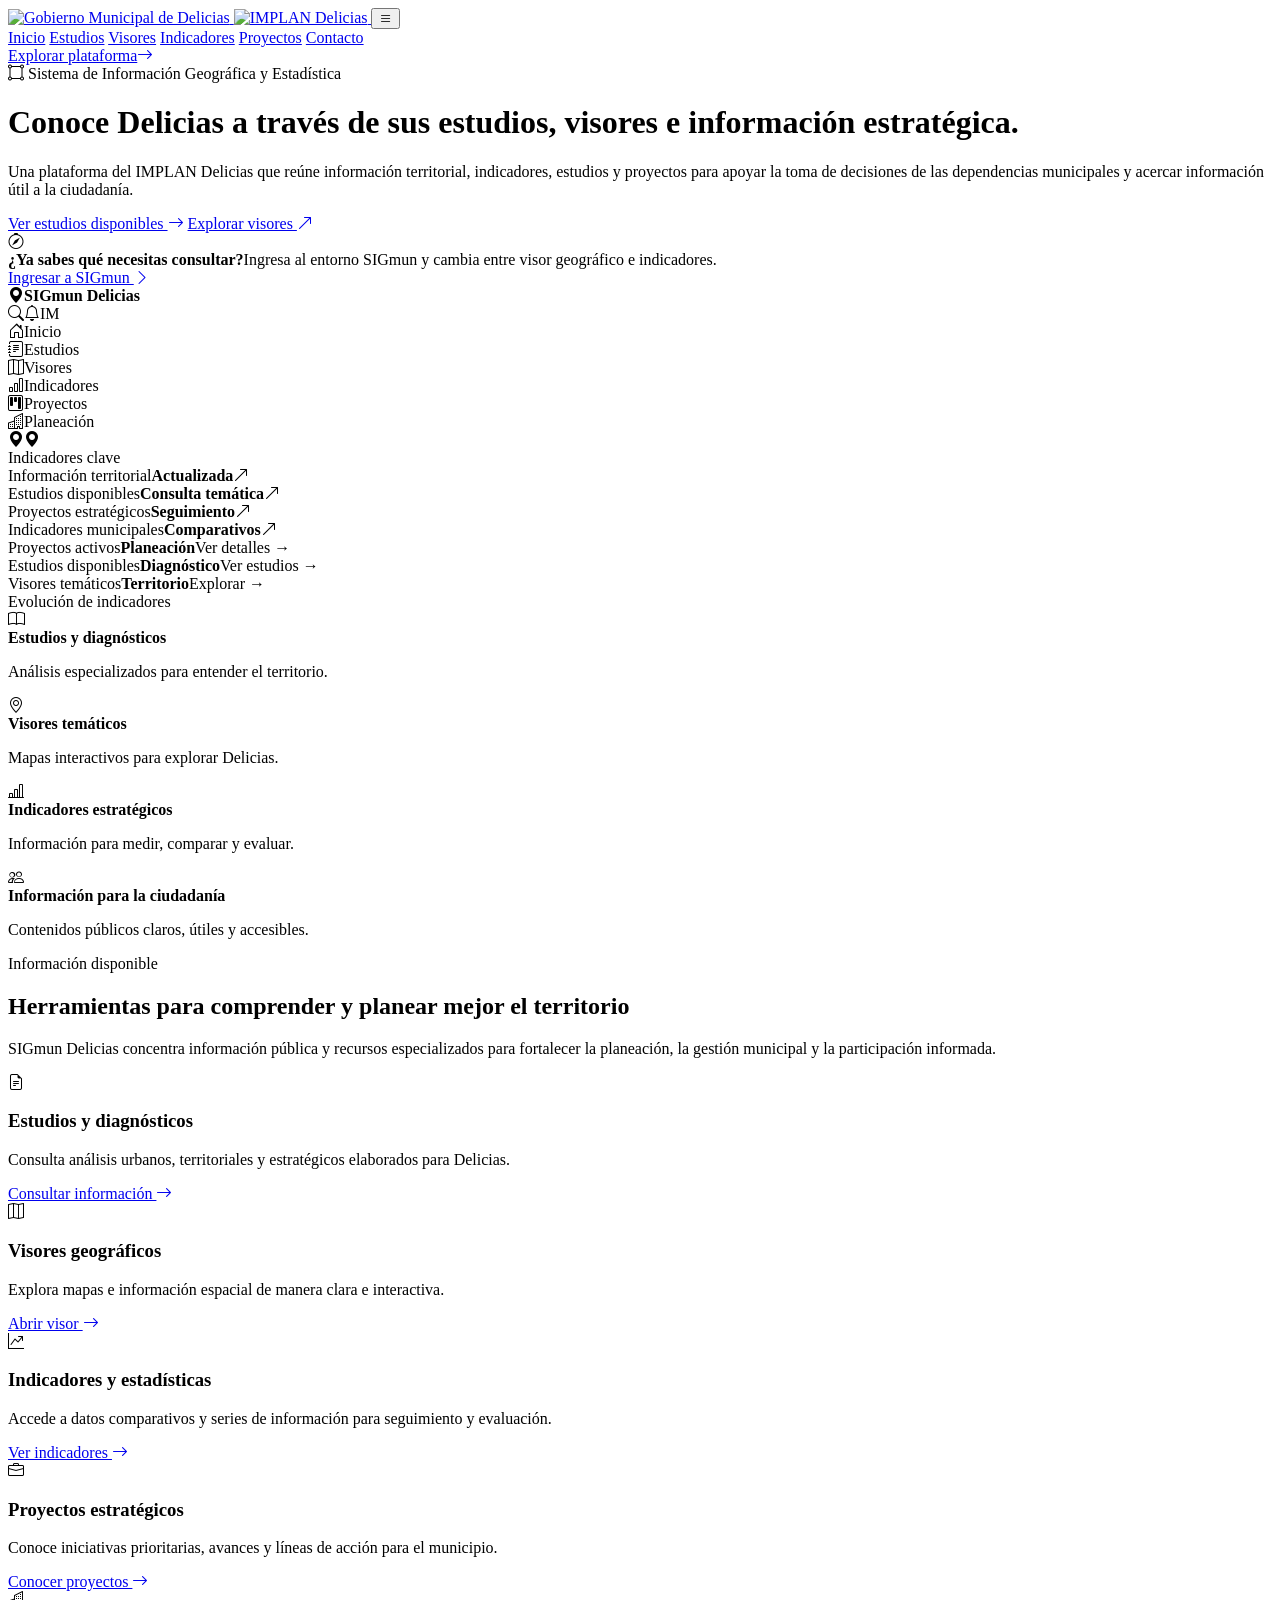
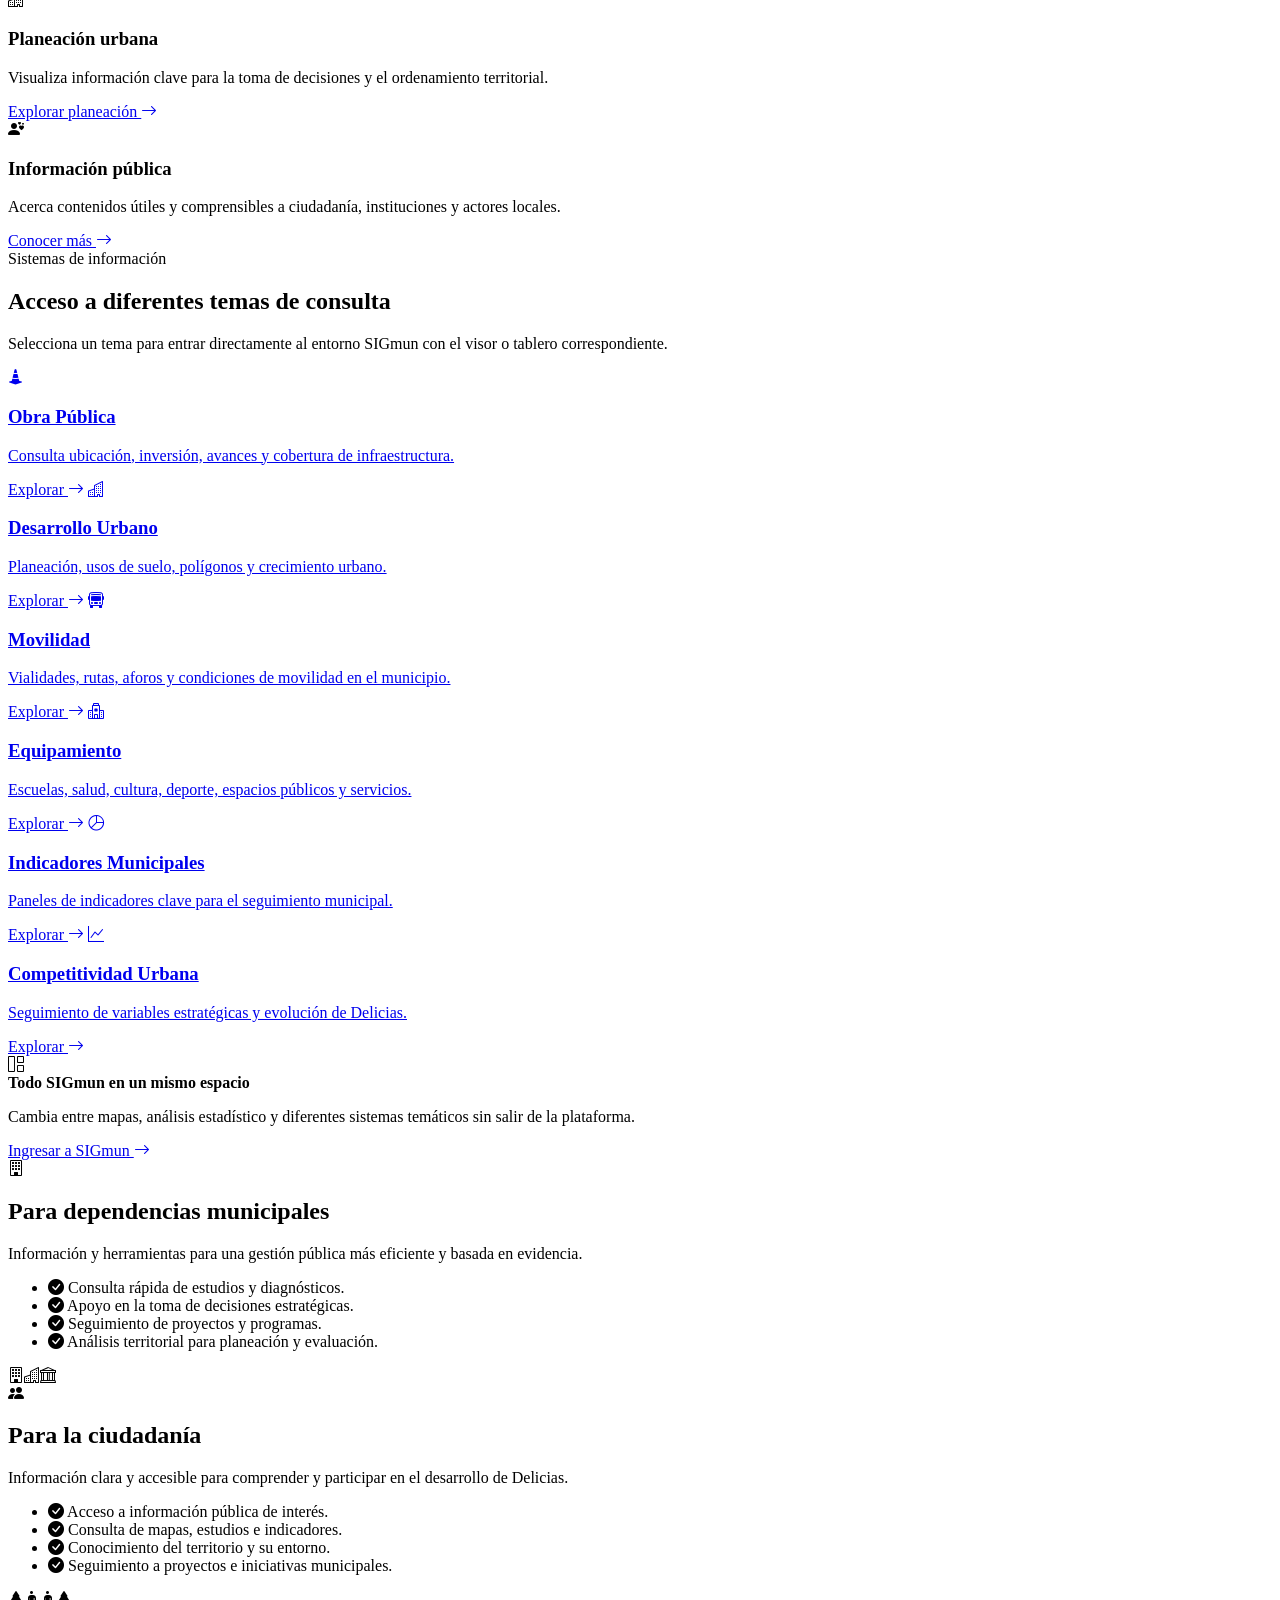
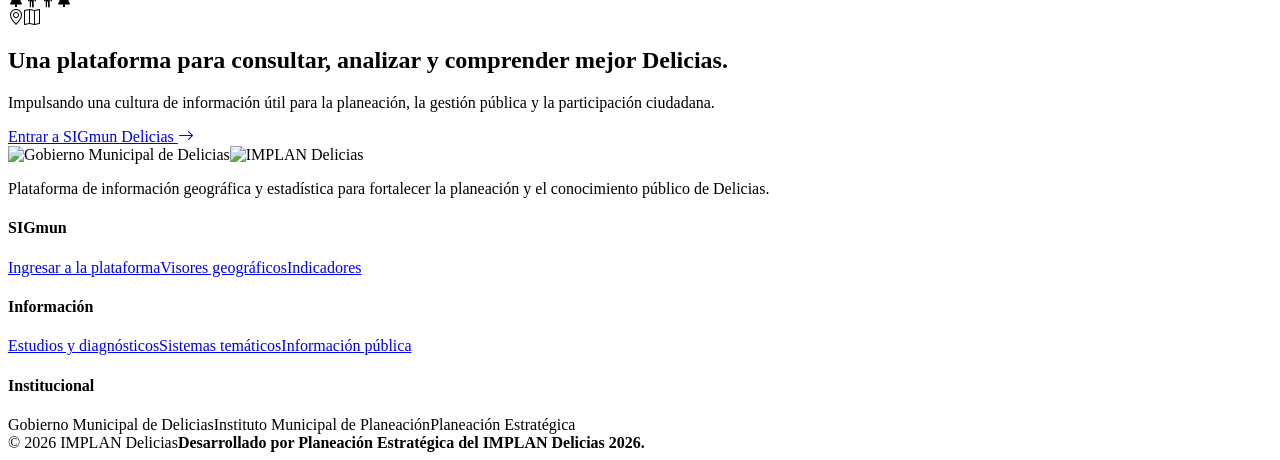
==== index.html @ 153382d7 "Add files via upload" ====
<!doctype html>
<html lang="es">
<head>
  <meta charset="utf-8">
  <meta name="viewport" content="width=device-width,initial-scale=1">
  <meta name="description" content="SIGmun Delicias reúne estudios, visores, indicadores e información estratégica para comprender, planear y dar seguimiento al desarrollo de Delicias.">
  <title>SIGmun Delicias | IMPLAN Delicias</title>
  <link rel="preconnect" href="https://fonts.googleapis.com">
  <link rel="preconnect" href="https://fonts.gstatic.com" crossorigin>
  <link href="https://fonts.googleapis.com/css2?family=Manrope:wght@400;500;600;700;800&family=Poppins:wght@600;700;800&display=swap" rel="stylesheet">
  <link rel="stylesheet" href="https://cdn.jsdelivr.net/npm/bootstrap-icons@1.11.3/font/bootstrap-icons.min.css">
  <link rel="stylesheet" href="assets/css/landing-2026.css">
</head>
<body>
  <nav class="nav" id="inicio">
    <div class="nav-inner">
      <a class="institutional-brand" href="#inicio" aria-label="Gobierno Municipal de Delicias e IMPLAN">
        <img src="assets/img/delicias.png" alt="Gobierno Municipal de Delicias">
        <span class="brand-divider"></span>
        <img src="assets/img/implan.png" alt="IMPLAN Delicias">
      </a>
      <button class="mobile-nav-btn" id="mobileNavBtn" type="button" aria-label="Abrir navegación" aria-expanded="false"><i class="bi bi-list"></i></button>
      <div class="nav-links" id="mainNav">
        <a class="active" href="#inicio">Inicio</a>
        <a href="#estudios">Estudios</a>
        <a href="#visores">Visores</a>
        <a href="#indicadores">Indicadores</a>
        <a href="#proyectos">Proyectos</a>
        <a href="#contacto">Contacto</a>
      </div>
      <a class="btn btn-primary nav-cta" href="sigmun.html"><span>Explorar plataforma</span><i class="bi bi-arrow-right"></i></a>
    </div>
  </nav>

  <header class="hero">
    <div class="hero-grid-pattern"></div>
    <div class="container hero-grid">
      <div class="hero-copy reveal in">
        <div class="badge"><i class="bi bi-bounding-box-circles"></i> Sistema de Información Geográfica y Estadística</div>
        <h1>Conoce Delicias a través de sus <span>estudios, visores e información estratégica.</span></h1>
        <p class="lead">Una plataforma del IMPLAN Delicias que reúne información territorial, indicadores, estudios y proyectos para apoyar la toma de decisiones de las dependencias municipales y acercar información útil a la ciudadanía.</p>
        <div class="hero-actions">
          <a class="btn btn-primary btn-lg" href="#estudios">Ver estudios disponibles <i class="bi bi-arrow-right"></i></a>
          <a class="btn btn-outline btn-lg" href="sigmun.html?view=visor&project=territorio">Explorar visores <i class="bi bi-arrow-up-right"></i></a>
        </div>
        <div class="hero-access">
          <span class="hero-access-icon"><i class="bi bi-compass"></i></span>
          <div><b>¿Ya sabes qué necesitas consultar?</b><span>Ingresa al entorno SIGmun y cambia entre visor geográfico e indicadores.</span></div>
          <a href="sigmun.html">Ingresar a SIGmun <i class="bi bi-chevron-right"></i></a>
        </div>
      </div>

      <div class="hero-dashboard reveal in" aria-label="Vista conceptual de SIGmun Delicias">
        <div class="mock-browser">
          <div class="mock-topbar">
            <div class="mock-logo"><span class="mock-shield"><i class="bi bi-geo-alt-fill"></i></span><b>SIGmun Delicias</b></div>
            <div class="mock-actions"><i class="bi bi-search"></i><i class="bi bi-bell"></i><span class="mock-avatar">IM</span></div>
          </div>
          <div class="mock-shell">
            <aside class="mock-sidebar">
              <div class="mock-side-item active"><i class="bi bi-house-door"></i><span>Inicio</span></div>
              <div class="mock-side-item"><i class="bi bi-journal-text"></i><span>Estudios</span></div>
              <div class="mock-side-item"><i class="bi bi-map"></i><span>Visores</span></div>
              <div class="mock-side-item"><i class="bi bi-bar-chart"></i><span>Indicadores</span></div>
              <div class="mock-side-item"><i class="bi bi-kanban"></i><span>Proyectos</span></div>
              <div class="mock-side-item"><i class="bi bi-buildings"></i><span>Planeación</span></div>
            </aside>
            <div class="mock-content">
              <div class="mock-main-grid">
                <div class="mock-map">
                  <div class="map-road road-a"></div><div class="map-road road-b"></div><div class="map-road road-c"></div><div class="map-road road-d"></div>
                  <div class="map-zone zone-a"></div><div class="map-zone zone-b"></div><div class="map-zone zone-c"></div>
                  <span class="map-pin pin-a"><i class="bi bi-geo-alt-fill"></i></span><span class="map-pin pin-b"><i class="bi bi-geo-alt-fill"></i></span>
                </div>
                <div class="mock-indicators">
                  <div class="mock-panel-title">Indicadores clave</div>
                  <div class="metric"><span>Información territorial</span><b>Actualizada</b><em><i class="bi bi-arrow-up-right"></i></em></div>
                  <div class="metric"><span>Estudios disponibles</span><b>Consulta temática</b><em><i class="bi bi-arrow-up-right"></i></em></div>
                  <div class="metric"><span>Proyectos estratégicos</span><b>Seguimiento</b><em><i class="bi bi-arrow-up-right"></i></em></div>
                  <div class="metric"><span>Indicadores municipales</span><b>Comparativos</b><em><i class="bi bi-arrow-up-right"></i></em></div>
                </div>
              </div>
              <div class="mock-cards">
                <div><span>Proyectos activos</span><b>Planeación</b><a>Ver detalles →</a></div>
                <div><span>Estudios disponibles</span><b>Diagnóstico</b><a>Ver estudios →</a></div>
                <div><span>Visores temáticos</span><b>Territorio</b><a>Explorar →</a></div>
                <div class="mock-chart-card"><span>Evolución de indicadores</span><div class="spark"><i style="height:28%"></i><i style="height:42%"></i><i style="height:60%"></i><i style="height:75%"></i><i style="height:88%"></i></div></div>
              </div>
            </div>
          </div>
        </div>
      </div>
    </div>
  </header>

  <section class="trust-strip">
    <div class="container trust-grid">
      <article><span class="trust-icon blue"><i class="bi bi-book"></i></span><div><b>Estudios y diagnósticos</b><p>Análisis especializados para entender el territorio.</p></div></article>
      <article><span class="trust-icon green"><i class="bi bi-geo-alt"></i></span><div><b>Visores temáticos</b><p>Mapas interactivos para explorar Delicias.</p></div></article>
      <article><span class="trust-icon orange"><i class="bi bi-bar-chart-line"></i></span><div><b>Indicadores estratégicos</b><p>Información para medir, comparar y evaluar.</p></div></article>
      <article><span class="trust-icon blue"><i class="bi bi-people"></i></span><div><b>Información para la ciudadanía</b><p>Contenidos públicos claros, útiles y accesibles.</p></div></article>
    </div>
  </section>

  <main>
    <section class="section" id="estudios">
      <div class="container">
        <div class="section-head centered">
          <span class="eyebrow">Información disponible</span>
          <h2>Herramientas para comprender y planear mejor el territorio</h2>
          <p>SIGmun Delicias concentra información pública y recursos especializados para fortalecer la planeación, la gestión municipal y la participación informada.</p>
        </div>
        <div class="information-grid">
          <article class="info-card"><span class="info-icon blue"><i class="bi bi-file-earmark-text"></i></span><h3>Estudios y diagnósticos</h3><p>Consulta análisis urbanos, territoriales y estratégicos elaborados para Delicias.</p><a href="#proyectos">Consultar información <i class="bi bi-arrow-right"></i></a></article>
          <article class="info-card"><span class="info-icon green"><i class="bi bi-map"></i></span><h3>Visores geográficos</h3><p>Explora mapas e información espacial de manera clara e interactiva.</p><a href="sigmun.html?view=visor&project=territorio">Abrir visor <i class="bi bi-arrow-right"></i></a></article>
          <article class="info-card" id="indicadores"><span class="info-icon orange"><i class="bi bi-graph-up-arrow"></i></span><h3>Indicadores y estadísticas</h3><p>Accede a datos comparativos y series de información para seguimiento y evaluación.</p><a href="sigmun.html?view=dashboard&project=indicadores">Ver indicadores <i class="bi bi-arrow-right"></i></a></article>
          <article class="info-card"><span class="info-icon purple"><i class="bi bi-briefcase"></i></span><h3>Proyectos estratégicos</h3><p>Conoce iniciativas prioritarias, avances y líneas de acción para el municipio.</p><a href="#proyectos">Conocer proyectos <i class="bi bi-arrow-right"></i></a></article>
          <article class="info-card"><span class="info-icon cyan"><i class="bi bi-buildings"></i></span><h3>Planeación urbana</h3><p>Visualiza información clave para la toma de decisiones y el ordenamiento territorial.</p><a href="sigmun.html?view=visor&project=urbano">Explorar planeación <i class="bi bi-arrow-right"></i></a></article>
          <article class="info-card"><span class="info-icon amber"><i class="bi bi-person-hearts"></i></span><h3>Información pública</h3><p>Acerca contenidos útiles y comprensibles a ciudadanía, instituciones y actores locales.</p><a href="#ciudadania">Conocer más <i class="bi bi-arrow-right"></i></a></article>
        </div>
      </div>
    </section>

    <section class="section section-soft" id="visores">
      <div class="container" id="proyectos">
        <div class="section-head centered">
          <span class="eyebrow">Sistemas de información</span>
          <h2>Acceso a diferentes temas de consulta</h2>
          <p>Selecciona un tema para entrar directamente al entorno SIGmun con el visor o tablero correspondiente.</p>
        </div>
        <div class="systems-grid">
          <a class="system-card" href="sigmun.html?view=visor&project=obras"><span class="system-icon blue"><i class="bi bi-cone-striped"></i></span><h3>Obra Pública</h3><p>Consulta ubicación, inversión, avances y cobertura de infraestructura.</p><span class="system-link">Explorar <i class="bi bi-arrow-right"></i></span></a>
          <a class="system-card" href="sigmun.html?view=visor&project=urbano"><span class="system-icon green"><i class="bi bi-buildings"></i></span><h3>Desarrollo Urbano</h3><p>Planeación, usos de suelo, polígonos y crecimiento urbano.</p><span class="system-link">Explorar <i class="bi bi-arrow-right"></i></span></a>
          <a class="system-card" href="sigmun.html?view=visor&project=movilidad"><span class="system-icon purple"><i class="bi bi-bus-front"></i></span><h3>Movilidad</h3><p>Vialidades, rutas, aforos y condiciones de movilidad en el municipio.</p><span class="system-link">Explorar <i class="bi bi-arrow-right"></i></span></a>
          <a class="system-card" href="sigmun.html?view=visor&project=equipamiento"><span class="system-icon orange"><i class="bi bi-hospital"></i></span><h3>Equipamiento</h3><p>Escuelas, salud, cultura, deporte, espacios públicos y servicios.</p><span class="system-link">Explorar <i class="bi bi-arrow-right"></i></span></a>
          <a class="system-card" href="sigmun.html?view=dashboard&project=indicadores"><span class="system-icon cyan"><i class="bi bi-pie-chart"></i></span><h3>Indicadores Municipales</h3><p>Paneles de indicadores clave para el seguimiento municipal.</p><span class="system-link">Explorar <i class="bi bi-arrow-right"></i></span></a>
          <a class="system-card" href="sigmun.html?view=dashboard&project=competitividad"><span class="system-icon amber"><i class="bi bi-graph-up"></i></span><h3>Competitividad Urbana</h3><p>Seguimiento de variables estratégicas y evolución de Delicias.</p><span class="system-link">Explorar <i class="bi bi-arrow-right"></i></span></a>
        </div>
        <div class="platform-entry">
          <div class="entry-copy"><span class="entry-icon"><i class="bi bi-grid-1x2"></i></span><div><b>Todo SIGmun en un mismo espacio</b><p>Cambia entre mapas, análisis estadístico y diferentes sistemas temáticos sin salir de la plataforma.</p></div></div>
          <a class="btn btn-primary btn-lg" href="sigmun.html">Ingresar a SIGmun <i class="bi bi-arrow-right"></i></a>
        </div>
      </div>
    </section>

    <section class="section audience-section" id="ciudadania">
      <div class="container">
        <div class="audience-grid">
          <article class="audience-card municipal">
            <div class="audience-head"><span><i class="bi bi-building"></i></span><div><h2>Para dependencias municipales</h2><p>Información y herramientas para una gestión pública más eficiente y basada en evidencia.</p></div></div>
            <ul><li><i class="bi bi-check-circle-fill"></i> Consulta rápida de estudios y diagnósticos.</li><li><i class="bi bi-check-circle-fill"></i> Apoyo en la toma de decisiones estratégicas.</li><li><i class="bi bi-check-circle-fill"></i> Seguimiento de proyectos y programas.</li><li><i class="bi bi-check-circle-fill"></i> Análisis territorial para planeación y evaluación.</li></ul>
            <div class="city-silhouette"><i class="bi bi-building"></i><i class="bi bi-buildings"></i><i class="bi bi-bank"></i></div>
          </article>
          <article class="audience-card citizen">
            <div class="audience-head"><span><i class="bi bi-people-fill"></i></span><div><h2>Para la ciudadanía</h2><p>Información clara y accesible para comprender y participar en el desarrollo de Delicias.</p></div></div>
            <ul><li><i class="bi bi-check-circle-fill"></i> Acceso a información pública de interés.</li><li><i class="bi bi-check-circle-fill"></i> Consulta de mapas, estudios e indicadores.</li><li><i class="bi bi-check-circle-fill"></i> Conocimiento del territorio y su entorno.</li><li><i class="bi bi-check-circle-fill"></i> Seguimiento a proyectos e iniciativas municipales.</li></ul>
            <div class="citizen-silhouette"><i class="bi bi-tree-fill"></i><i class="bi bi-person-standing"></i><i class="bi bi-person-standing"></i><i class="bi bi-tree-fill"></i></div>
          </article>
        </div>
      </div>
    </section>

    <section class="cta-section">
      <div class="container">
        <div class="cta-band">
          <div class="cta-art"><i class="bi bi-geo-alt"></i><i class="bi bi-map"></i></div>
          <div class="cta-copy"><h2>Una plataforma para consultar, analizar y comprender mejor Delicias.</h2><p>Impulsando una cultura de información útil para la planeación, la gestión pública y la participación ciudadana.</p></div>
          <a class="btn btn-green btn-lg" href="sigmun.html">Entrar a SIGmun Delicias <i class="bi bi-arrow-right"></i></a>
          <span class="cta-accent green"></span><span class="cta-accent orange"></span>
        </div>
      </div>
    </section>
  </main>

  <footer class="footer" id="contacto">
    <div class="container">
      <div class="footer-grid">
        <div class="footer-brand-block">
          <div class="footer-logos"><img src="assets/img/delicias.png" alt="Gobierno Municipal de Delicias"><span></span><img src="assets/img/implan.png" alt="IMPLAN Delicias"></div>
          <p>Plataforma de información geográfica y estadística para fortalecer la planeación y el conocimiento público de Delicias.</p>
        </div>
        <div class="footer-col"><h4>SIGmun</h4><a href="sigmun.html">Ingresar a la plataforma</a><a href="sigmun.html?view=visor&project=territorio">Visores geográficos</a><a href="sigmun.html?view=dashboard&project=indicadores">Indicadores</a></div>
        <div class="footer-col"><h4>Información</h4><a href="#estudios">Estudios y diagnósticos</a><a href="#proyectos">Sistemas temáticos</a><a href="#ciudadania">Información pública</a></div>
        <div class="footer-col"><h4>Institucional</h4><span>Gobierno Municipal de Delicias</span><span>Instituto Municipal de Planeación</span><span>Planeación Estratégica</span></div>
      </div>
      <div class="footer-bottom"><span>© 2026 IMPLAN Delicias</span><strong>Desarrollado por Planeación Estratégica del IMPLAN Delicias 2026.</strong></div>
    </div>
  </footer>

  <script>
  (()=>{
    const btn=document.getElementById('mobileNavBtn');
    const nav=document.getElementById('mainNav');
    btn?.addEventListener('click',()=>{
      const open=nav.classList.toggle('open');
      btn.setAttribute('aria-expanded',String(open));
      btn.innerHTML=open?'<i class="bi bi-x-lg"></i>':'<i class="bi bi-list"></i>';
    });
    nav?.querySelectorAll('a').forEach(a=>a.addEventListener('click',()=>{
      nav.classList.remove('open');btn?.setAttribute('aria-expanded','false');if(btn)btn.innerHTML='<i class="bi bi-list"></i>';
    }));
    const reveal=()=>document.querySelectorAll('.reveal').forEach(el=>el.classList.add('in'));
    reveal();
  })();
  </script>
</body>
</html>
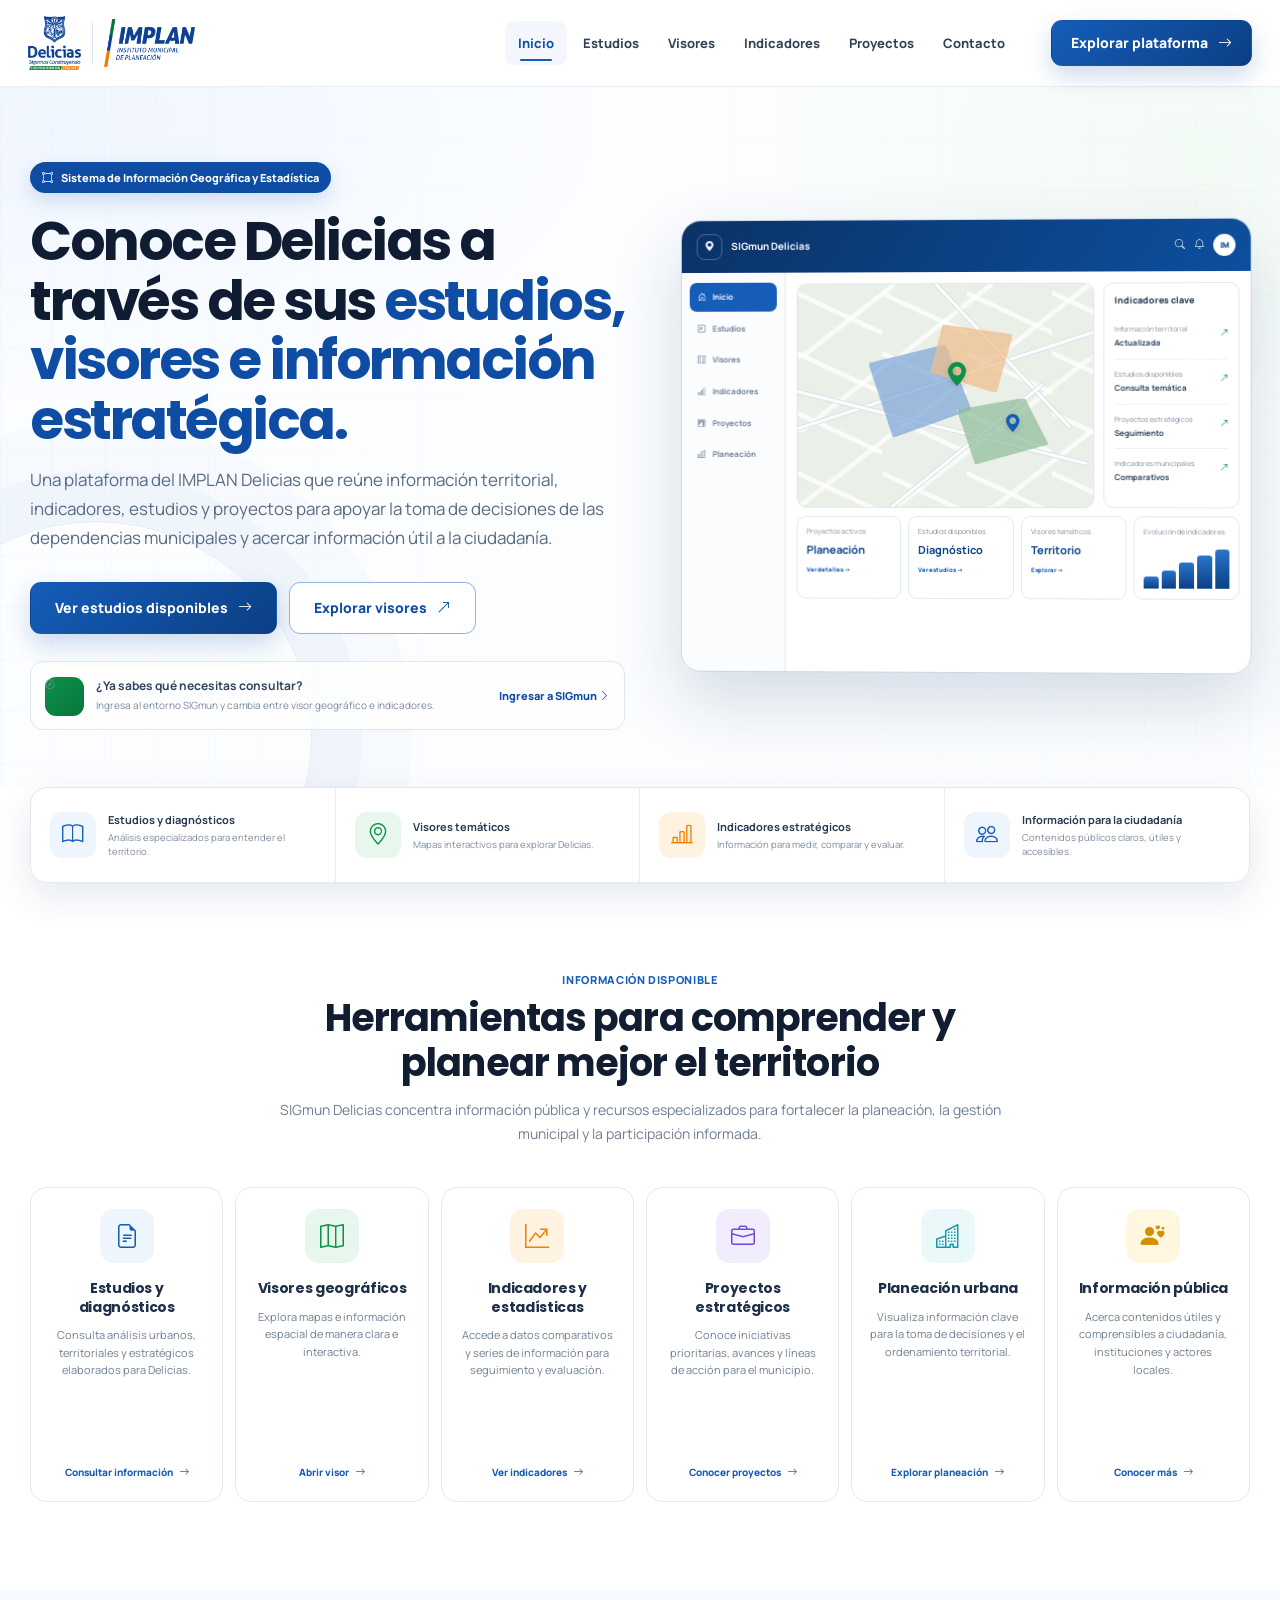
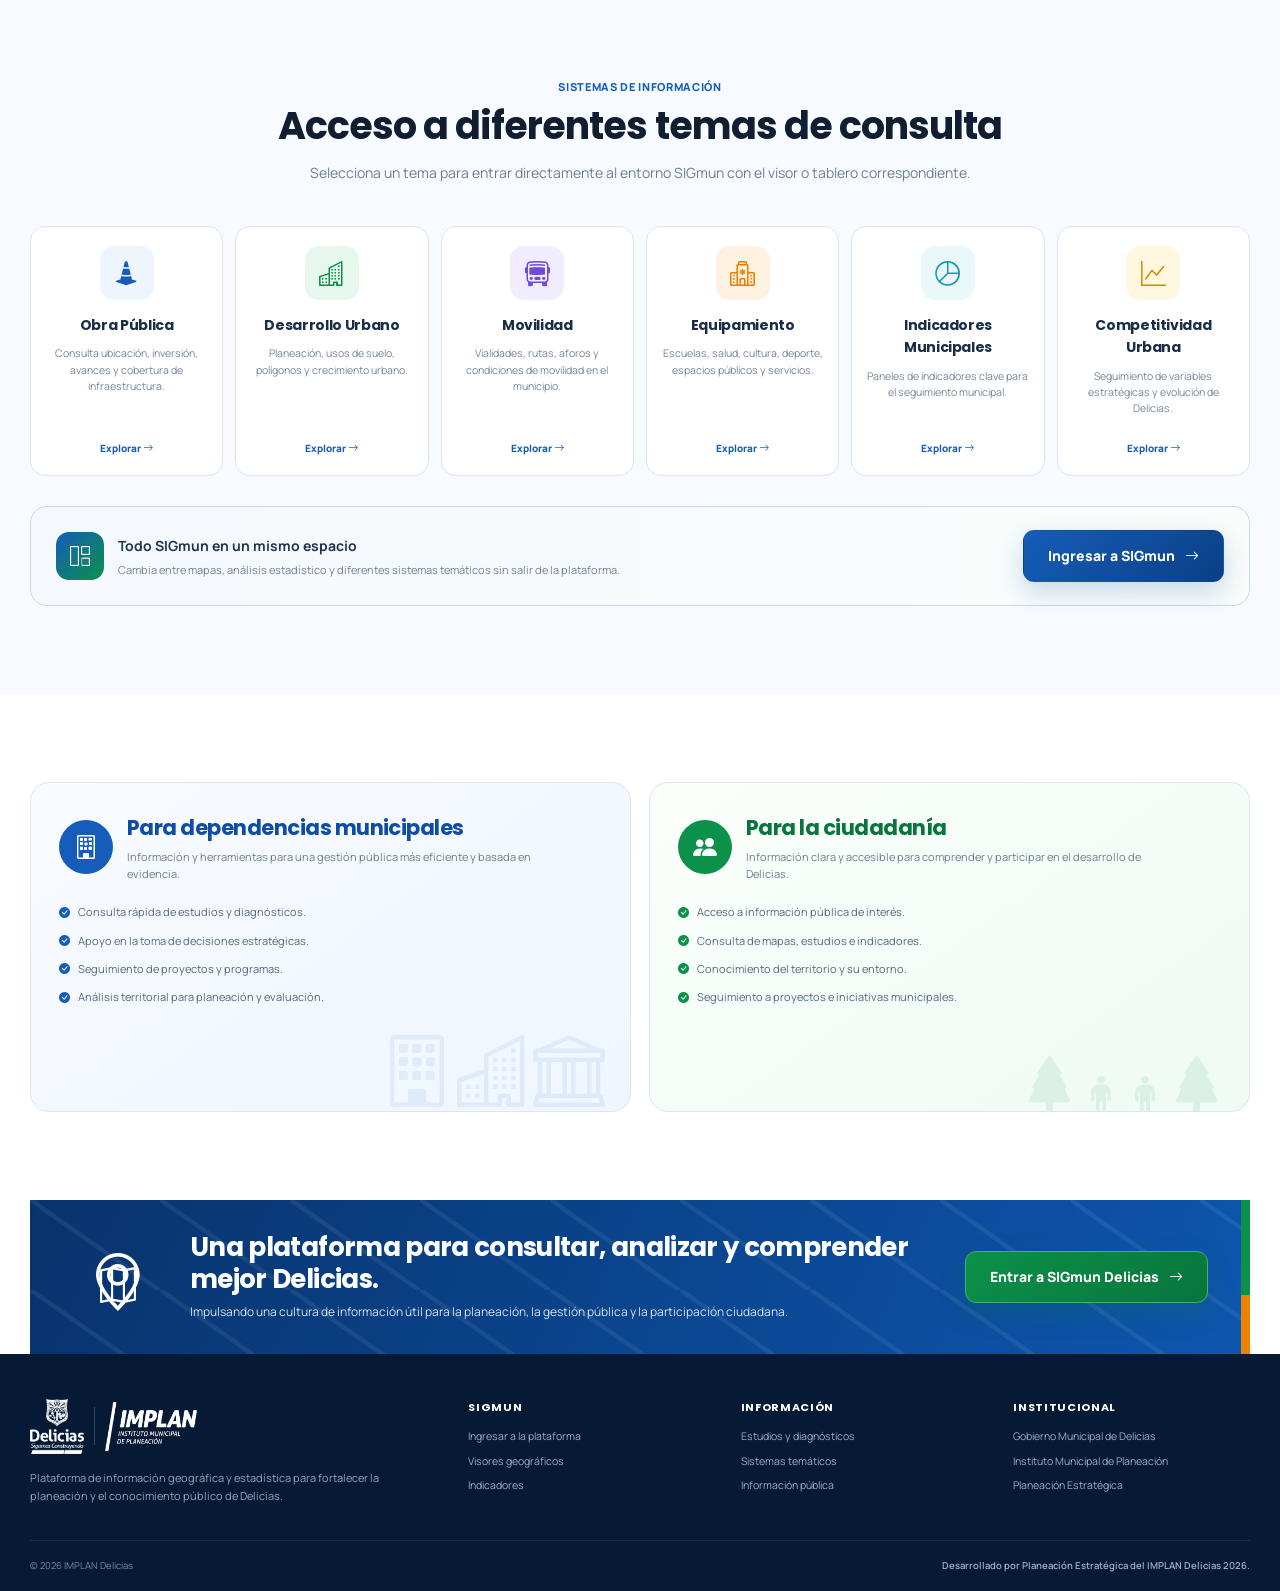
==== commit 66f36be7: "Add files via upload" ====
--- a/index.html
+++ b/index.html
@@ -41,7 +41,7 @@
         <p class="lead">Una plataforma del IMPLAN Delicias que reúne información territorial, indicadores, estudios y proyectos para apoyar la toma de decisiones de las dependencias municipales y acercar información útil a la ciudadanía.</p>
         <div class="hero-actions">
           <a class="btn btn-primary btn-lg" href="#estudios">Ver estudios disponibles <i class="bi bi-arrow-right"></i></a>
-          <a class="btn btn-outline btn-lg" href="sigmun.html?view=visor&project=territorio">Explorar visores <i class="bi bi-arrow-up-right"></i></a>
+          <a class="btn btn-outline btn-lg" href="visor.html?project=visor-territorial">Explorar visores <i class="bi bi-arrow-up-right"></i></a>
         </div>
         <div class="hero-access">
           <span class="hero-access-icon"><i class="bi bi-compass"></i></span>
@@ -112,10 +112,10 @@
         </div>
         <div class="information-grid">
           <article class="info-card"><span class="info-icon blue"><i class="bi bi-file-earmark-text"></i></span><h3>Estudios y diagnósticos</h3><p>Consulta análisis urbanos, territoriales y estratégicos elaborados para Delicias.</p><a href="#proyectos">Consultar información <i class="bi bi-arrow-right"></i></a></article>
-          <article class="info-card"><span class="info-icon green"><i class="bi bi-map"></i></span><h3>Visores geográficos</h3><p>Explora mapas e información espacial de manera clara e interactiva.</p><a href="sigmun.html?view=visor&project=territorio">Abrir visor <i class="bi bi-arrow-right"></i></a></article>
-          <article class="info-card" id="indicadores"><span class="info-icon orange"><i class="bi bi-graph-up-arrow"></i></span><h3>Indicadores y estadísticas</h3><p>Accede a datos comparativos y series de información para seguimiento y evaluación.</p><a href="sigmun.html?view=dashboard&project=indicadores">Ver indicadores <i class="bi bi-arrow-right"></i></a></article>
+          <article class="info-card"><span class="info-icon green"><i class="bi bi-map"></i></span><h3>Visores geográficos</h3><p>Explora mapas e información espacial de manera clara e interactiva.</p><a href="visor.html?project=visor-territorial">Abrir visor <i class="bi bi-arrow-right"></i></a></article>
+          <article class="info-card" id="indicadores"><span class="info-icon orange"><i class="bi bi-graph-up-arrow"></i></span><h3>Indicadores y estadísticas</h3><p>Accede a datos comparativos y series de información para seguimiento y evaluación.</p><a href="dashboard.html?project=indicadores-municipales">Ver indicadores <i class="bi bi-arrow-right"></i></a></article>
           <article class="info-card"><span class="info-icon purple"><i class="bi bi-briefcase"></i></span><h3>Proyectos estratégicos</h3><p>Conoce iniciativas prioritarias, avances y líneas de acción para el municipio.</p><a href="#proyectos">Conocer proyectos <i class="bi bi-arrow-right"></i></a></article>
-          <article class="info-card"><span class="info-icon cyan"><i class="bi bi-buildings"></i></span><h3>Planeación urbana</h3><p>Visualiza información clave para la toma de decisiones y el ordenamiento territorial.</p><a href="sigmun.html?view=visor&project=urbano">Explorar planeación <i class="bi bi-arrow-right"></i></a></article>
+          <article class="info-card"><span class="info-icon cyan"><i class="bi bi-buildings"></i></span><h3>Planeación urbana</h3><p>Visualiza información clave para la toma de decisiones y el ordenamiento territorial.</p><a href="visor.html?project=desarrollo-urbano">Explorar planeación <i class="bi bi-arrow-right"></i></a></article>
           <article class="info-card"><span class="info-icon amber"><i class="bi bi-person-hearts"></i></span><h3>Información pública</h3><p>Acerca contenidos útiles y comprensibles a ciudadanía, instituciones y actores locales.</p><a href="#ciudadania">Conocer más <i class="bi bi-arrow-right"></i></a></article>
         </div>
       </div>
@@ -129,12 +129,12 @@
           <p>Selecciona un tema para entrar directamente al entorno SIGmun con el visor o tablero correspondiente.</p>
         </div>
         <div class="systems-grid">
-          <a class="system-card" href="sigmun.html?view=visor&project=obras"><span class="system-icon blue"><i class="bi bi-cone-striped"></i></span><h3>Obra Pública</h3><p>Consulta ubicación, inversión, avances y cobertura de infraestructura.</p><span class="system-link">Explorar <i class="bi bi-arrow-right"></i></span></a>
-          <a class="system-card" href="sigmun.html?view=visor&project=urbano"><span class="system-icon green"><i class="bi bi-buildings"></i></span><h3>Desarrollo Urbano</h3><p>Planeación, usos de suelo, polígonos y crecimiento urbano.</p><span class="system-link">Explorar <i class="bi bi-arrow-right"></i></span></a>
-          <a class="system-card" href="sigmun.html?view=visor&project=movilidad"><span class="system-icon purple"><i class="bi bi-bus-front"></i></span><h3>Movilidad</h3><p>Vialidades, rutas, aforos y condiciones de movilidad en el municipio.</p><span class="system-link">Explorar <i class="bi bi-arrow-right"></i></span></a>
-          <a class="system-card" href="sigmun.html?view=visor&project=equipamiento"><span class="system-icon orange"><i class="bi bi-hospital"></i></span><h3>Equipamiento</h3><p>Escuelas, salud, cultura, deporte, espacios públicos y servicios.</p><span class="system-link">Explorar <i class="bi bi-arrow-right"></i></span></a>
-          <a class="system-card" href="sigmun.html?view=dashboard&project=indicadores"><span class="system-icon cyan"><i class="bi bi-pie-chart"></i></span><h3>Indicadores Municipales</h3><p>Paneles de indicadores clave para el seguimiento municipal.</p><span class="system-link">Explorar <i class="bi bi-arrow-right"></i></span></a>
-          <a class="system-card" href="sigmun.html?view=dashboard&project=competitividad"><span class="system-icon amber"><i class="bi bi-graph-up"></i></span><h3>Competitividad Urbana</h3><p>Seguimiento de variables estratégicas y evolución de Delicias.</p><span class="system-link">Explorar <i class="bi bi-arrow-right"></i></span></a>
+          <a class="system-card" href="visor.html?project=obra-publica"><span class="system-icon blue"><i class="bi bi-cone-striped"></i></span><h3>Obra Pública</h3><p>Consulta ubicación, inversión, avances y cobertura de infraestructura.</p><span class="system-link">Explorar <i class="bi bi-arrow-right"></i></span></a>
+          <a class="system-card" href="visor.html?project=desarrollo-urbano"><span class="system-icon green"><i class="bi bi-buildings"></i></span><h3>Desarrollo Urbano</h3><p>Planeación, usos de suelo, polígonos y crecimiento urbano.</p><span class="system-link">Explorar <i class="bi bi-arrow-right"></i></span></a>
+          <a class="system-card" href="visor.html?project=movilidad-vial"><span class="system-icon purple"><i class="bi bi-bus-front"></i></span><h3>Movilidad</h3><p>Vialidades, rutas, aforos y condiciones de movilidad en el municipio.</p><span class="system-link">Explorar <i class="bi bi-arrow-right"></i></span></a>
+          <a class="system-card" href="visor.html?project=equipamiento"><span class="system-icon orange"><i class="bi bi-hospital"></i></span><h3>Equipamiento</h3><p>Escuelas, salud, cultura, deporte, espacios públicos y servicios.</p><span class="system-link">Explorar <i class="bi bi-arrow-right"></i></span></a>
+          <a class="system-card" href="dashboard.html?project=indicadores-municipales"><span class="system-icon cyan"><i class="bi bi-pie-chart"></i></span><h3>Indicadores Municipales</h3><p>Paneles de indicadores clave para el seguimiento municipal.</p><span class="system-link">Explorar <i class="bi bi-arrow-right"></i></span></a>
+          <a class="system-card" href="dashboard.html?project=competitividad"><span class="system-icon amber"><i class="bi bi-graph-up"></i></span><h3>Competitividad Urbana</h3><p>Seguimiento de variables estratégicas y evolución de Delicias.</p><span class="system-link">Explorar <i class="bi bi-arrow-right"></i></span></a>
         </div>
         <div class="platform-entry">
           <div class="entry-copy"><span class="entry-icon"><i class="bi bi-grid-1x2"></i></span><div><b>Todo SIGmun en un mismo espacio</b><p>Cambia entre mapas, análisis estadístico y diferentes sistemas temáticos sin salir de la plataforma.</p></div></div>
@@ -179,7 +179,7 @@
           <div class="footer-logos"><img src="assets/img/delicias.png" alt="Gobierno Municipal de Delicias"><span></span><img src="assets/img/implan.png" alt="IMPLAN Delicias"></div>
           <p>Plataforma de información geográfica y estadística para fortalecer la planeación y el conocimiento público de Delicias.</p>
         </div>
-        <div class="footer-col"><h4>SIGmun</h4><a href="sigmun.html">Ingresar a la plataforma</a><a href="sigmun.html?view=visor&project=territorio">Visores geográficos</a><a href="sigmun.html?view=dashboard&project=indicadores">Indicadores</a></div>
+        <div class="footer-col"><h4>SIGmun</h4><a href="sigmun.html">Ingresar a la plataforma</a><a href="visor.html?project=visor-territorial">Visores geográficos</a><a href="dashboard.html?project=indicadores-municipales">Indicadores</a></div>
         <div class="footer-col"><h4>Información</h4><a href="#estudios">Estudios y diagnósticos</a><a href="#proyectos">Sistemas temáticos</a><a href="#ciudadania">Información pública</a></div>
         <div class="footer-col"><h4>Institucional</h4><span>Gobierno Municipal de Delicias</span><span>Instituto Municipal de Planeación</span><span>Planeación Estratégica</span></div>
       </div>
--- a/assets/css/landing-2026.css
+++ b/assets/css/landing-2026.css
@@ -0,0 +1,23 @@
+:root{
+  --blue-950:#061a36;--blue-900:#082b5a;--blue-800:#0b3f84;--blue-700:#0e4da3;--blue-600:#155db9;
+  --green-700:#08753c;--green-600:#0b9149;--green-100:#e8f7ee;
+  --orange-700:#cf6f00;--orange-600:#ed8200;--orange-100:#fff2e1;
+  --purple-600:#6f4bd8;--cyan-600:#1399ae;--amber-600:#eba900;
+  --ink-950:#101b2f;--ink-800:#26364d;--ink-700:#415169;--ink-500:#66768c;--ink-400:#8d9aab;
+  --slate-50:#f7f9fc;--slate-100:#f1f5f9;--slate-200:#e1e8f0;--white:#fff;
+  --shadow-sm:0 4px 16px rgba(8,43,90,.06);--shadow-md:0 14px 36px rgba(8,43,90,.10);--shadow-lg:0 28px 70px rgba(8,43,90,.16);
+}
+*{box-sizing:border-box}html{scroll-behavior:smooth}body{margin:0;font-family:'Manrope',system-ui,sans-serif;color:var(--ink-800);background:#fff;line-height:1.58;-webkit-font-smoothing:antialiased}h1,h2,h3,h4{font-family:'Poppins',sans-serif;letter-spacing:-.025em}a{text-decoration:none;color:inherit}img{display:block;max-width:100%}.container{width:min(1220px,calc(100% - 42px));margin:auto}.section{padding:88px 0}.section-soft{background:#f7faff}.btn{display:inline-flex;align-items:center;justify-content:center;gap:10px;min-height:46px;padding:0 19px;border-radius:11px;border:1px solid transparent;font-weight:800;font-size:14px;transition:.18s ease}.btn:hover{transform:translateY(-2px)}.btn-lg{min-height:52px;padding:0 24px}.btn-primary{background:linear-gradient(135deg,var(--blue-600),var(--blue-800));color:white;box-shadow:0 10px 24px rgba(14,77,163,.2)}.btn-primary:hover{box-shadow:0 15px 32px rgba(14,77,163,.28)}.btn-outline{background:#fff;color:var(--blue-700);border-color:#91b5e0}.btn-outline:hover{background:#f2f7fd}.btn-green{color:#fff;background:linear-gradient(135deg,#0b9149,#08753c);border-color:#46ad74;box-shadow:0 10px 26px rgba(9,122,62,.22)}
+.nav{position:sticky;top:0;z-index:1000;background:rgba(255,255,255,.95);border-bottom:1px solid rgba(8,43,90,.08);backdrop-filter:blur(14px)}.nav-inner{height:86px;max-width:1320px;margin:auto;padding:0 28px;display:flex;align-items:center;gap:28px}.institutional-brand{display:flex;align-items:center;gap:11px;flex-shrink:0}.institutional-brand img:first-child{height:54px;width:auto}.institutional-brand img:last-child{height:48px;width:auto}.brand-divider{width:1px;height:40px;background:#dce5ef}.nav-links{margin-left:auto;display:flex;align-items:center;gap:3px}.nav-links a{position:relative;padding:12px 13px;border-radius:9px;color:#314158;font-size:13px;font-weight:750}.nav-links a:hover,.nav-links a.active{color:var(--blue-700);background:#f3f7fc}.nav-links a.active:after{content:"";position:absolute;left:15px;right:15px;bottom:4px;height:2px;border-radius:2px;background:var(--blue-600)}.nav-cta{margin-left:5px}.mobile-nav-btn{display:none;width:42px;height:42px;border:1px solid var(--slate-200);border-radius:10px;background:white;color:var(--blue-800);font-size:19px}
+.hero{position:relative;overflow:hidden;background:radial-gradient(800px 420px at 5% 5%,#f0f6ff,transparent 70%),radial-gradient(650px 400px at 94% 10%,#f3fbf5,transparent 72%),#fbfdff;padding:75px 0 58px}.hero-grid-pattern{position:absolute;inset:0;opacity:.28;background-image:linear-gradient(rgba(21,93,185,.07) 1px,transparent 1px),linear-gradient(90deg,rgba(21,93,185,.07) 1px,transparent 1px);background-size:52px 52px;mask-image:linear-gradient(90deg,black,transparent 45%,black)}.hero:after{content:"";position:absolute;left:-120px;bottom:-165px;width:430px;height:430px;border:1px solid rgba(14,77,163,.10);border-radius:50%;box-shadow:0 0 0 50px rgba(14,77,163,.025),0 0 0 100px rgba(14,77,163,.018)}.hero-grid{position:relative;z-index:2;display:grid;grid-template-columns:1.02fr .98fr;gap:54px;align-items:center}.badge{display:inline-flex;align-items:center;gap:8px;padding:7px 12px;border-radius:999px;color:#fff;background:var(--blue-700);font-size:11px;font-weight:800;box-shadow:0 8px 20px rgba(14,77,163,.16)}.hero h1{max-width:690px;margin:18px 0 17px;color:#101c32;font-size:clamp(40px,4.3vw,61px);line-height:1.08;letter-spacing:-.045em}.hero h1 span{color:var(--blue-700)}.lead{max-width:660px;margin:0;color:#596b82;font-size:17px;line-height:1.7}.hero-actions{display:flex;gap:12px;flex-wrap:wrap;margin-top:29px}.hero-access{display:grid;grid-template-columns:auto 1fr auto;align-items:center;gap:12px;margin-top:27px;padding:13px 14px;border:1px solid #dce7f2;background:rgba(255,255,255,.78);border-radius:13px;max-width:690px}.hero-access-icon{width:39px;height:39px;display:grid;place-items:center;border-radius:11px;color:#fff;background:linear-gradient(135deg,var(--green-600),var(--green-700))}.hero-access b{display:block;color:#31445d;font-size:12px}.hero-access span{display:block;margin-top:2px;color:#7b899b;font-size:10px}.hero-access a{color:var(--blue-700);font-size:11px;font-weight:800;white-space:nowrap}
+.hero-dashboard{position:relative}.mock-browser{border:1px solid #cbd8e6;background:#fff;border-radius:20px;box-shadow:var(--shadow-lg);overflow:hidden;transform:perspective(1200px) rotateY(-1.5deg)}.mock-topbar{height:52px;background:linear-gradient(120deg,#0a3267,#0d4f9e);color:#fff;display:flex;align-items:center;justify-content:space-between;padding:0 15px}.mock-logo,.mock-actions{display:flex;align-items:center;gap:9px;font-size:10px}.mock-shield{width:26px;height:26px;display:grid;place-items:center;border:1px solid rgba(255,255,255,.25);border-radius:8px}.mock-actions i{opacity:.85}.mock-avatar{width:22px;height:22px;display:grid;place-items:center;border-radius:50%;background:#fff;color:var(--blue-800);font-size:8px;font-weight:900}.mock-shell{display:grid;grid-template-columns:105px 1fr;min-height:400px}.mock-sidebar{padding:10px 8px;border-right:1px solid #e2e9f1;background:#fbfcfe}.mock-side-item{display:flex;align-items:center;gap:7px;padding:8px 8px;margin-bottom:3px;border-radius:7px;color:#708099;font-size:8px;font-weight:700}.mock-side-item.active{color:white;background:var(--blue-600)}.mock-content{padding:11px}.mock-main-grid{display:grid;grid-template-columns:1.65fr .75fr;gap:9px}.mock-map{position:relative;height:225px;border:1px solid #e0e7ef;border-radius:10px;overflow:hidden;background:#eaf0e7;background-image:linear-gradient(25deg,transparent 48%,rgba(255,255,255,.8) 49%,rgba(255,255,255,.8) 53%,transparent 54%),linear-gradient(-38deg,transparent 47%,rgba(255,255,255,.75) 48%,rgba(255,255,255,.75) 51%,transparent 52%);background-size:85px 60px,98px 74px}.map-road{position:absolute;height:5px;background:#fff;border:1px solid #d7dfe7;border-radius:8px;opacity:.9}.road-a{width:130%;left:-15%;top:42%;transform:rotate(-18deg)}.road-b{width:110%;left:-10%;top:62%;transform:rotate(14deg)}.road-c{width:90%;left:17%;top:20%;transform:rotate(47deg)}.road-d{width:80%;left:12%;top:77%;transform:rotate(-39deg)}.map-zone{position:absolute;border:1px solid rgba(255,255,255,.8);opacity:.72}.zone-a{left:24%;top:27%;width:35%;height:42%;background:#7fa6d8;clip-path:polygon(0 20%,75% 0,100% 70%,24% 100%)}.zone-b{left:45%;top:18%;width:28%;height:31%;background:#efbe8c;clip-path:polygon(15% 0,100% 15%,80% 100%,0 70%)}.zone-c{left:54%;top:51%;width:31%;height:30%;background:#91bd9b;clip-path:polygon(0 18%,74% 0,100% 70%,20% 100%)}.map-pin{position:absolute;font-size:24px;filter:drop-shadow(0 2px 3px rgba(0,0,0,.15))}.pin-a{left:50%;top:32%;color:var(--green-600)}.pin-b{left:70%;top:56%;color:var(--blue-600);font-size:18px}.mock-indicators{padding:10px;border:1px solid #e1e8ef;border-radius:10px;background:#fff}.mock-panel-title{font-size:9px;font-weight:900;color:#293d57;margin-bottom:7px}.metric{position:relative;padding:9px 0;border-bottom:1px solid #edf1f5}.metric:last-child{border:0}.metric span{display:block;color:#7d8b9f;font-size:7px}.metric b{display:block;margin-top:2px;color:#33475f;font-size:8px}.metric em{position:absolute;right:0;top:12px;color:var(--green-600);font-size:8px}.mock-cards{display:grid;grid-template-columns:repeat(4,1fr);gap:7px;margin-top:8px}.mock-cards>div{min-height:83px;padding:9px;border:1px solid #e0e8f0;border-radius:9px;background:#fff}.mock-cards span{display:block;color:#7e8d9f;font-size:7px}.mock-cards b{display:block;margin-top:4px;color:var(--blue-800);font-size:11px}.mock-cards a{display:block;margin-top:8px;color:var(--blue-600);font-size:6px;font-weight:900}.spark{height:44px;display:flex;align-items:end;gap:3px;margin-top:7px}.spark i{flex:1;border-radius:3px 3px 0 0;background:linear-gradient(#2a74c9,#0b3f84)}
+.trust-strip{position:relative;z-index:4;margin-top:-1px;background:#fff}.trust-grid{display:grid;grid-template-columns:repeat(4,1fr);border:1px solid #e1e8f0;border-radius:17px;box-shadow:var(--shadow-md);overflow:hidden;transform:translateY(0)}.trust-grid article{display:flex;align-items:center;gap:12px;padding:23px 19px;border-right:1px solid #e7edf3}.trust-grid article:last-child{border-right:0}.trust-icon{width:46px;height:46px;display:grid;place-items:center;border-radius:12px;font-size:22px;flex:0 0 auto}.blue{color:var(--blue-600);background:#eef5fd}.green{color:var(--green-600);background:var(--green-100)}.orange{color:var(--orange-600);background:var(--orange-100)}.purple{color:var(--purple-600);background:#f1edff}.cyan{color:var(--cyan-600);background:#eaf8fa}.amber{color:#d38f00;background:#fff7df}.trust-grid b{display:block;color:#263a53;font-size:11px}.trust-grid p{margin:3px 0 0;color:#7d8b9d;font-size:9.5px;line-height:1.45}
+.section-head.centered{max-width:780px;margin:0 auto 42px;text-align:center}.eyebrow{display:block;color:var(--blue-600);font-size:11px;font-weight:900;letter-spacing:.06em;text-transform:uppercase}.section-head h2{margin:8px 0 12px;color:#111d31;font-size:clamp(27px,3vw,38px);line-height:1.18}.section-head p{margin:0;color:#6e7e92;font-size:14px;line-height:1.7}.information-grid{display:grid;grid-template-columns:repeat(6,1fr);gap:12px}.info-card{min-height:315px;padding:21px 17px;border:1px solid #e2e9f1;border-radius:16px;background:#fff;text-align:center;display:flex;flex-direction:column;transition:.18s ease}.info-card:hover{transform:translateY(-4px);box-shadow:var(--shadow-md);border-color:#c9d8e8}.info-icon{width:54px;height:54px;display:grid;place-items:center;margin:0 auto 16px;border-radius:14px;font-size:24px}.info-card h3{margin:0;color:#1d2f49;font-size:14px;line-height:1.3}.info-card p{margin:10px 0;color:#6f7f92;font-size:11px;line-height:1.62}.info-card a{display:inline-flex;justify-content:center;gap:6px;margin-top:auto;color:var(--blue-600);font-size:10px;font-weight:900}
+.systems-grid{display:grid;grid-template-columns:repeat(6,1fr);gap:12px}.system-card{min-height:250px;padding:19px 15px;border:1px solid #dce5ee;border-radius:15px;background:#fff;text-align:center;display:flex;flex-direction:column;transition:.18s ease}.system-card:hover{transform:translateY(-4px);box-shadow:var(--shadow-md);border-color:#a8c1dd}.system-icon{width:54px;height:54px;display:grid;place-items:center;margin:0 auto 14px;border-radius:14px;font-size:25px}.system-card h3{margin:0;color:#1b2d46;font-size:14px}.system-card p{margin:9px 0 16px;color:#748397;font-size:10.5px;line-height:1.55}.system-link{margin-top:auto;color:var(--blue-600);font-size:10px;font-weight:900}.platform-entry{display:flex;align-items:center;justify-content:space-between;gap:24px;margin-top:30px;padding:23px 25px;border:1px solid #c8d8e8;border-radius:17px;background:linear-gradient(90deg,#f5f9fe,#f8fcfa)}.entry-copy{display:flex;align-items:center;gap:14px}.entry-icon{width:48px;height:48px;display:grid;place-items:center;border-radius:13px;color:#fff;background:linear-gradient(135deg,var(--blue-600),var(--green-600));font-size:20px}.entry-copy b{display:block;color:#203550;font-size:14px}.entry-copy p{margin:4px 0 0;color:#718195;font-size:11px}
+.audience-section{background:#fff}.audience-grid{display:grid;grid-template-columns:1fr 1fr;gap:18px}.audience-card{position:relative;overflow:hidden;min-height:330px;padding:28px;border:1px solid #dce6ef;border-radius:19px}.audience-card.municipal{background:linear-gradient(145deg,#f8fbff,#eff6ff)}.audience-card.citizen{background:linear-gradient(145deg,#fbfffc,#eefaf2)}.audience-head{display:flex;align-items:center;gap:14px}.audience-head>span{width:54px;height:54px;display:grid;place-items:center;border-radius:50%;font-size:24px;color:#fff;background:var(--blue-600)}.citizen .audience-head>span{background:var(--green-600)}.audience-head h2{margin:0;color:var(--blue-700);font-size:21px}.citizen .audience-head h2{color:var(--green-700)}.audience-head p{margin:3px 0 0;color:#6c7d90;font-size:11px;max-width:420px}.audience-card ul{position:relative;z-index:2;list-style:none;padding:0;margin:21px 0 0;display:grid;gap:11px}.audience-card li{display:flex;gap:8px;align-items:flex-start;color:#55687f;font-size:11px}.municipal li i{color:var(--blue-600)}.citizen li i{color:var(--green-600)}.city-silhouette,.citizen-silhouette{position:absolute;right:25px;bottom:-16px;display:flex;align-items:end;gap:4px;font-size:72px;color:rgba(21,93,185,.08)}.citizen-silhouette{color:rgba(11,145,73,.09);font-size:55px}.citizen-silhouette i:nth-child(2),.citizen-silhouette i:nth-child(3){font-size:40px}
+.cta-section{padding:0 0 0;background:#fff}.cta-band{position:relative;overflow:hidden;display:grid;grid-template-columns:auto 1fr auto;align-items:center;gap:26px;padding:32px 42px;background:linear-gradient(115deg,#08336c,#0d56af);color:#fff}.cta-band:before{content:"";position:absolute;inset:0;background-image:linear-gradient(35deg,transparent 48%,rgba(255,255,255,.07) 49%,rgba(255,255,255,.07) 51%,transparent 52%);background-size:130px 90px}.cta-art{position:relative;z-index:1;width:92px;height:82px;display:grid;place-items:center;color:#fff}.cta-art i:first-child{font-size:58px}.cta-art i:last-child{position:absolute;bottom:4px;font-size:36px}.cta-copy{position:relative;z-index:1}.cta-copy h2{margin:0 0 7px;font-size:26px;line-height:1.22}.cta-copy p{margin:0;color:#d6e4f3;font-size:12px;max-width:650px}.cta-band .btn{position:relative;z-index:1}.cta-accent{position:absolute;right:0;width:9px}.cta-accent.green{top:0;height:62%;background:var(--green-600)}.cta-accent.orange{bottom:0;height:38%;background:var(--orange-600)}
+.footer{background:#061a36;color:#c8d5e6;padding:45px 0 18px}.footer-grid{display:grid;grid-template-columns:1.7fr repeat(3,1fr);gap:36px;padding-bottom:34px}.footer-logos{display:flex;align-items:center;gap:10px}.footer-logos img:first-child{height:55px;width:auto;filter:brightness(0) invert(1)}.footer-logos img:last-child{height:49px;width:auto;filter:brightness(0) invert(1)}.footer-logos span{width:1px;height:38px;background:rgba(255,255,255,.18)}.footer-brand-block p{max-width:360px;margin:15px 0 0;color:#91a6c1;font-size:11px;line-height:1.7}.footer-col h4{margin:0 0 12px;color:#fff;font-size:11px;text-transform:uppercase;letter-spacing:.06em}.footer-col a,.footer-col span{display:block;margin:8px 0;color:#9eb0c7;font-size:10.5px}.footer-col a:hover{color:#fff}.footer-bottom{display:flex;justify-content:space-between;align-items:center;gap:20px;padding-top:17px;border-top:1px solid rgba(255,255,255,.08);color:#7189a5;font-size:9.5px}.footer-bottom strong{font-weight:600;color:#9fb2c8}
+.reveal{opacity:0;transform:translateY(16px);transition:.55s ease}.reveal.in{opacity:1;transform:none}
+@media(max-width:1120px){.information-grid,.systems-grid{grid-template-columns:repeat(3,1fr)}.hero-grid{grid-template-columns:1fr}.hero-copy{max-width:800px}.hero-dashboard{max-width:780px;margin:auto}.nav-links{gap:0}.nav-links a{padding:10px 9px}.nav-cta{display:none}}
+@media(max-width:820px){.nav-inner{height:74px;padding:0 18px}.institutional-brand img:first-child{height:44px}.institutional-brand img:last-child{height:39px}.mobile-nav-btn{display:grid;place-items:center;margin-left:auto}.nav-links{position:absolute;left:14px;right:14px;top:69px;display:none;flex-direction:column;align-items:stretch;padding:10px;border:1px solid #dce5ee;border-radius:14px;background:#fff;box-shadow:var(--shadow-md)}.nav-links.open{display:flex}.nav-links a.active:after{display:none}.hero{padding-top:52px}.trust-grid{grid-template-columns:1fr 1fr}.trust-grid article:nth-child(2){border-right:0}.trust-grid article:nth-child(-n+2){border-bottom:1px solid #e7edf3}.audience-grid{grid-template-columns:1fr}.cta-band{grid-template-columns:1fr;text-align:center}.cta-art{margin:auto}.cta-band .btn{justify-self:center}.footer-grid{grid-template-columns:1.5fr 1fr 1fr}.footer-col:last-child{display:none}}
+@media(max-width:620px){.container{width:min(100% - 26px,1220px)}.hero h1{font-size:40px}.lead{font-size:15px}.hero-actions .btn{width:100%}.hero-access{grid-template-columns:auto 1fr}.hero-access>a{grid-column:1/-1;text-align:center}.mock-shell{grid-template-columns:1fr}.mock-sidebar{display:none}.mock-main-grid{grid-template-columns:1fr}.mock-indicators{display:none}.mock-cards{grid-template-columns:1fr 1fr}.trust-grid,.information-grid,.systems-grid{grid-template-columns:1fr}.trust-grid article{border-right:0;border-bottom:1px solid #e7edf3}.trust-grid article:last-child{border-bottom:0}.platform-entry{align-items:flex-start;flex-direction:column}.platform-entry .btn{width:100%}.footer-grid{grid-template-columns:1fr 1fr}.footer-brand-block{grid-column:1/-1}.footer-bottom{display:block;text-align:center}.footer-bottom strong{display:block;margin-top:7px}.city-silhouette,.citizen-silhouette{opacity:.5}}
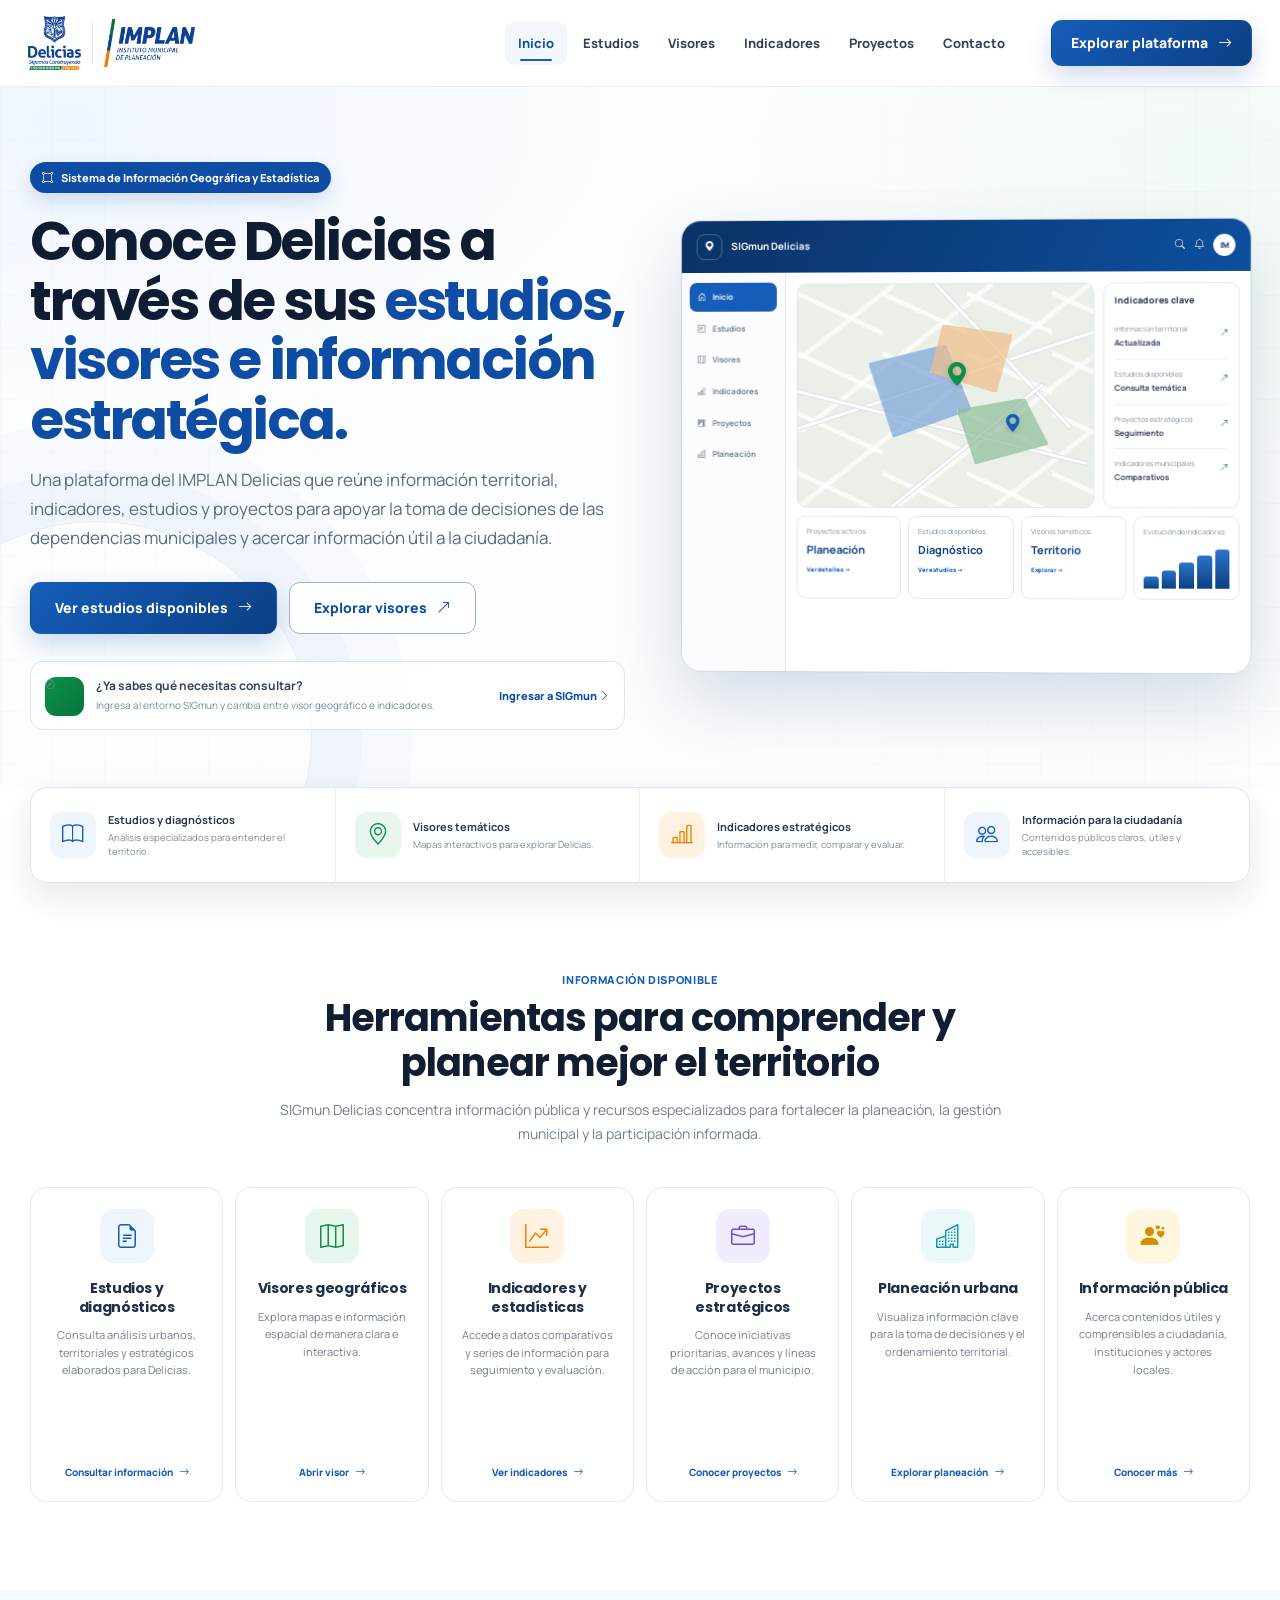
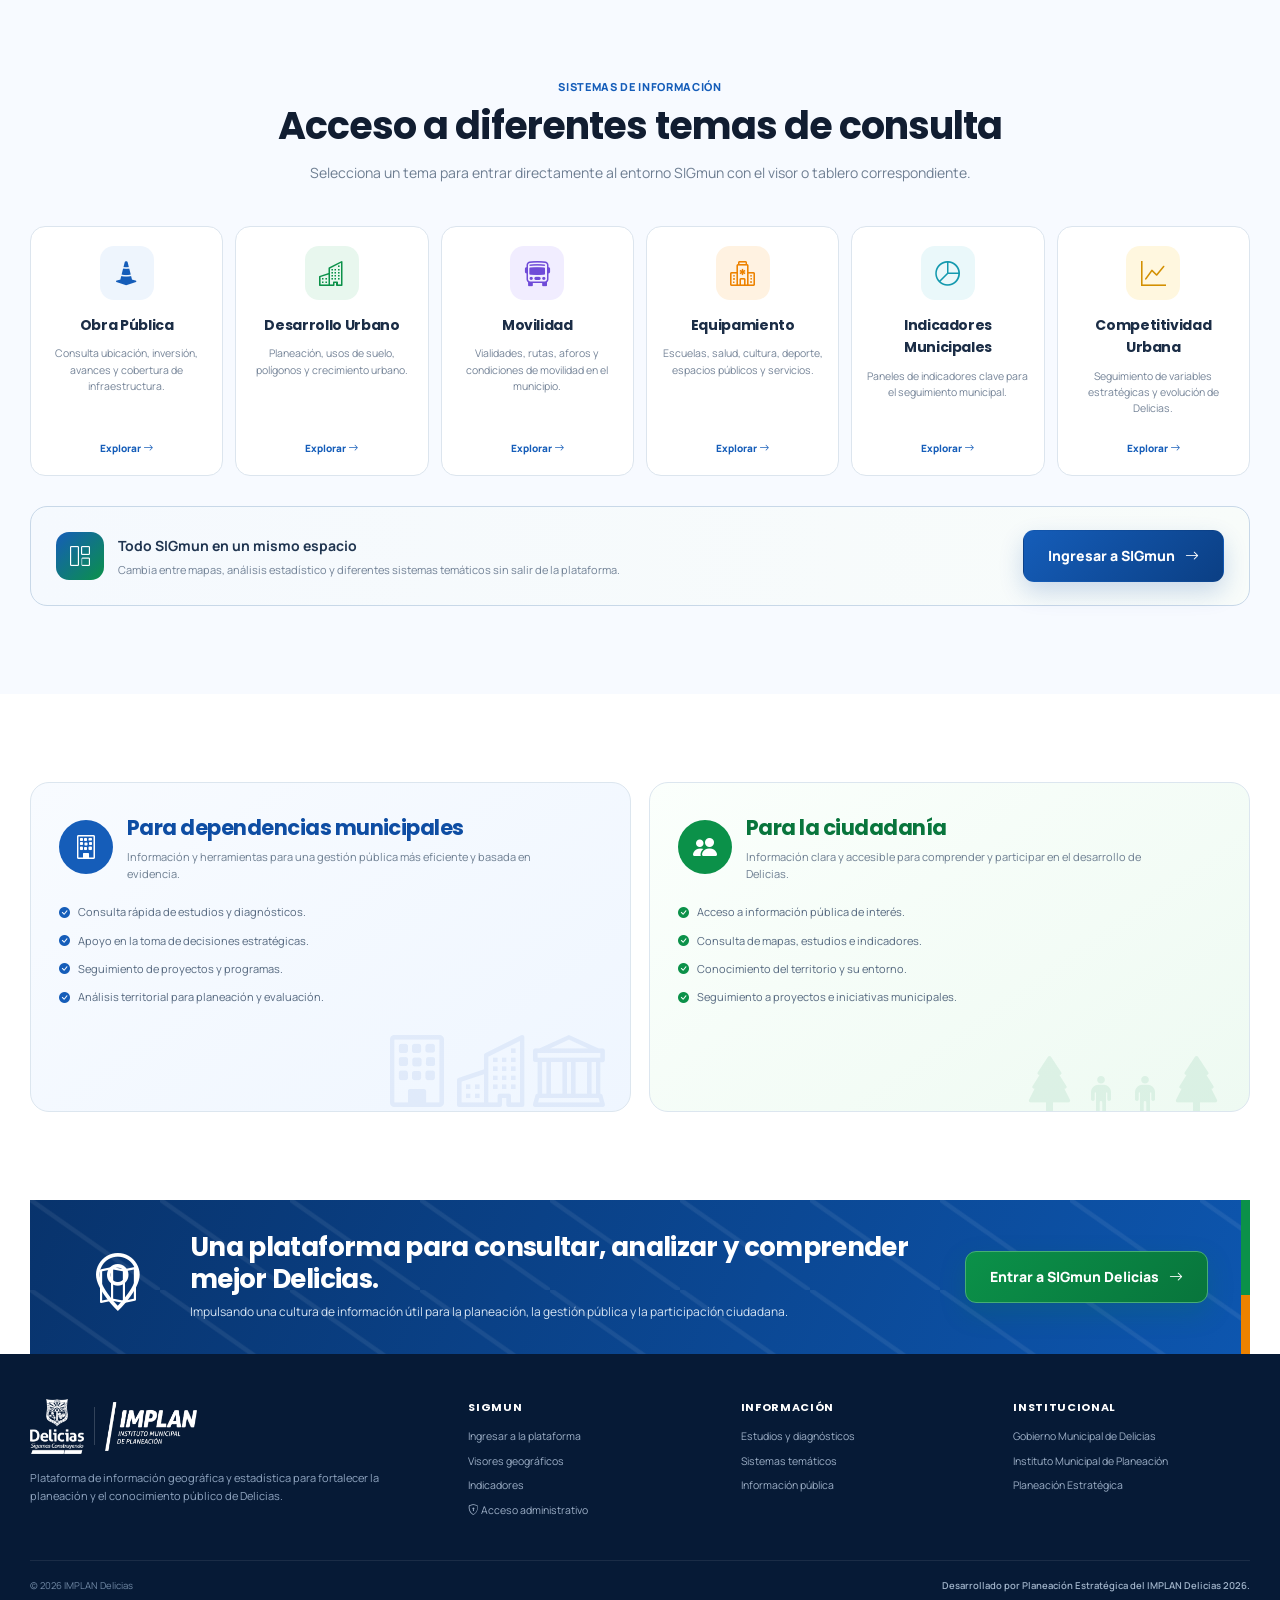
==== commit 0e356348: "Add files via upload" ====
--- a/index.html
+++ b/index.html
@@ -179,7 +179,7 @@
           <div class="footer-logos"><img src="assets/img/delicias.png" alt="Gobierno Municipal de Delicias"><span></span><img src="assets/img/implan.png" alt="IMPLAN Delicias"></div>
           <p>Plataforma de información geográfica y estadística para fortalecer la planeación y el conocimiento público de Delicias.</p>
         </div>
-        <div class="footer-col"><h4>SIGmun</h4><a href="sigmun.html">Ingresar a la plataforma</a><a href="visor.html?project=visor-territorial">Visores geográficos</a><a href="dashboard.html?project=indicadores-municipales">Indicadores</a></div>
+        <div class="footer-col"><h4>SIGmun</h4><a href="sigmun.html">Ingresar a la plataforma</a><a href="visor.html?project=visor-territorial">Visores geográficos</a><a href="dashboard.html?project=indicadores-municipales">Indicadores</a><a href="admin.html"><i class="bi bi-shield-lock"></i> Acceso administrativo</a></div>
         <div class="footer-col"><h4>Información</h4><a href="#estudios">Estudios y diagnósticos</a><a href="#proyectos">Sistemas temáticos</a><a href="#ciudadania">Información pública</a></div>
         <div class="footer-col"><h4>Institucional</h4><span>Gobierno Municipal de Delicias</span><span>Instituto Municipal de Planeación</span><span>Planeación Estratégica</span></div>
       </div>
